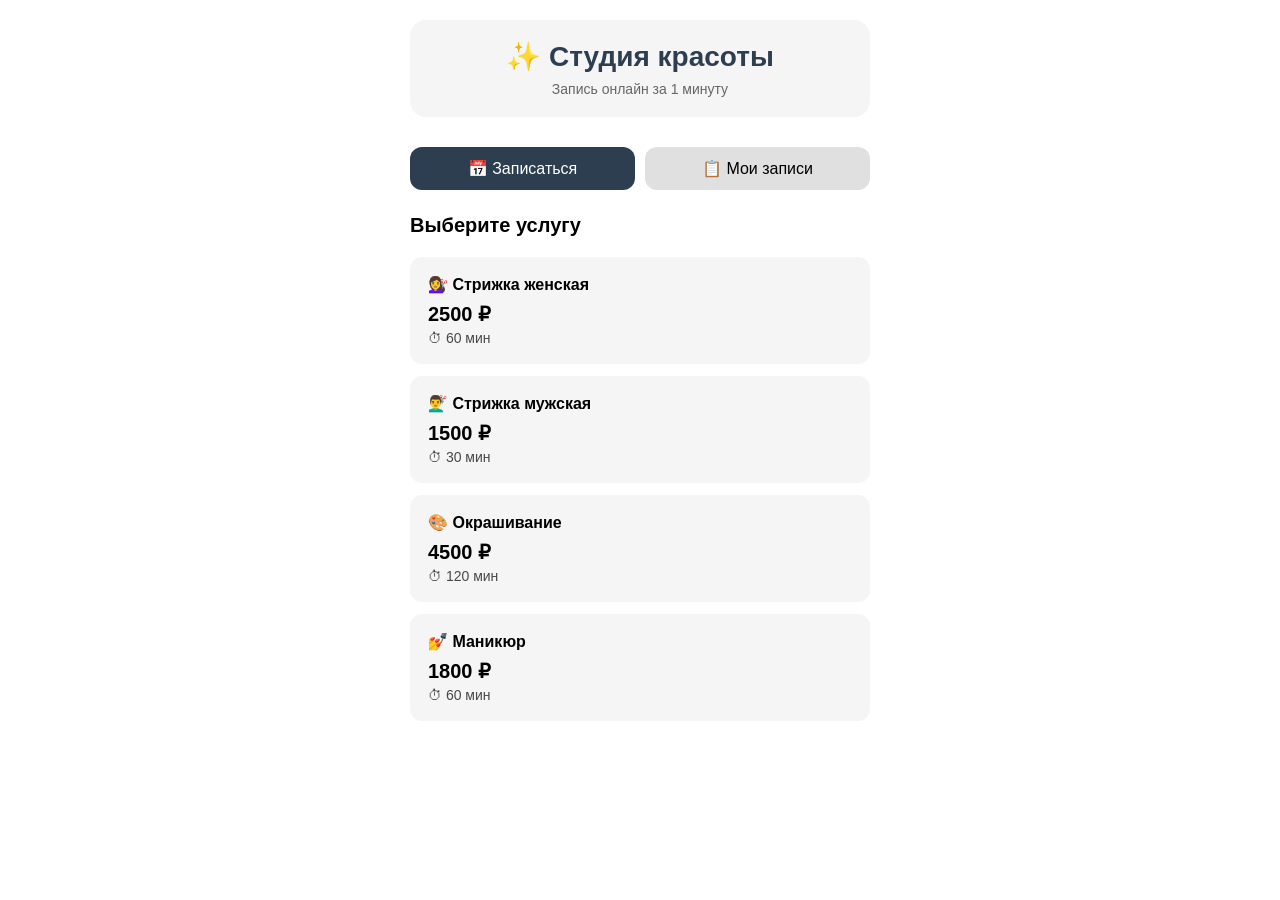
==== index.html @ dcc32ec4 "Initial commit" ====
<!DOCTYPE html>
<html lang="ru">
<head>
    <meta charset="UTF-8">
    <meta name="viewport" content="width=device-width, initial-scale=1.0, viewport-fit=cover">
    <title>Beauty Studio - Запись онлайн</title>
    <link rel="stylesheet" href="css/style.css">
    <script src="https://telegram.org/js/telegram-web-app.js"></script>
</head>
<body>
    <div class="app">
        <!-- Шапка -->
        <div class="header">
            <h1>✨ Студия красоты</h1>
            <p class="subtitle">Запись онлайн за 1 минуту</p>
        </div>

        <!-- Вкладки -->
        <div class="tabs">
            <button class="tab active" data-tab="booking">📅 Записаться</button>
            <button class="tab" data-tab="my">📋 Мои записи</button>
        </div>

        <!-- Страница записи -->
        <div id="booking-page" class="page active">
            <!-- Шаг 1: Услуги -->
            <div id="step-services" class="step">
                <h2>Выберите услугу</h2>
                <div id="services-list" class="services-grid"></div>
            </div>

            <!-- Шаг 2: Мастера -->
            <div id="step-masters" class="step hidden">
                <h2>Выберите мастера</h2>
                <button class="back-btn" data-step="services">← Назад</button>
                <div id="masters-list" class="masters-grid"></div>
            </div>

            <!-- Шаг 3: Дата и время -->
            <div id="step-datetime" class="step hidden">
                <h2>Выберите дату и время</h2>
                <button class="back-btn" data-step="masters">← Назад</button>
                <input type="date" id="date-picker" class="date-input">
                <div id="slots-container" class="slots-container hidden">
                    <h3>Свободное время</h3>
                    <div id="slots-list" class="slots-grid"></div>
                </div>
            </div>

            <!-- Шаг 4: Подтверждение -->
            <div id="step-confirm" class="step hidden">
                <h2>Подтверждение записи</h2>
                <button class="back-btn" data-step="datetime">← Назад</button>
                <div id="summary" class="summary"></div>
                <button id="confirm-btn" class="confirm-btn">✅ Подтвердить запись</button>
            </div>
        </div>

        <!-- Страница моих записей -->
        <div id="my-page" class="page">
            <h2>Мои записи</h2>
            <div id="my-bookings-list" class="bookings-list"></div>
        </div>
    </div>

    <!-- Сообщения -->
    <div id="message" class="message hidden"></div>

    <!-- Скрипты -->
    <script src="js/utils.js"></script>
    <script src="js/api.js"></script>
    <script src="js/app.js"></script>
</body>
</html>
---- css/style.css ----
/* Общие стили */
* {
    margin: 0;
    padding: 0;
    box-sizing: border-box;
}

body {
    font-family: -apple-system, BlinkMacSystemFont, 'Segoe UI', Roboto, Helvetica, Arial, sans-serif;
    background: var(--tg-theme-bg-color, #ffffff);
    color: var(--tg-theme-text-color, #000000);
    min-height: 100vh;
}

.app {
    max-width: 500px;
    margin: 0 auto;
    padding: 20px;
}

/* Шапка */
.header {
    text-align: center;
    margin-bottom: 30px;
    padding: 20px;
    background: var(--tg-theme-secondary-bg-color, #f5f5f5);
    border-radius: 16px;
}

.header h1 {
    font-size: 28px;
    margin-bottom: 8px;
    color: var(--tg-theme-button-color, #2c3e50);
}

.subtitle {
    color: var(--tg-theme-hint-color, #666);
    font-size: 14px;
}

/* Вкладки */
.tabs {
    display: flex;
    gap: 10px;
    margin-bottom: 24px;
}

.tab {
    flex: 1;
    padding: 12px;
    background: var(--tg-theme-secondary-bg-color, #e0e0e0);
    border: none;
    border-radius: 12px;
    cursor: pointer;
    font-size: 16px;
    font-weight: 500;
    transition: all 0.3s;
    color: var(--tg-theme-text-color, #000000);
}

.tab.active {
    background: var(--tg-theme-button-color, #2c3e50);
    color: var(--tg-theme-button-text-color, #ffffff);
}

/* Страницы */
.page {
    display: none;
    animation: fadeIn 0.3s ease;
}

.page.active {
    display: block;
}

@keyframes fadeIn {
    from {
        opacity: 0;
        transform: translateY(10px);
    }
    to {
        opacity: 1;
        transform: translateY(0);
    }
}

/* Шаги */
.step {
    animation: fadeIn 0.3s ease;
}

.step.hidden {
    display: none;
}

.step h2 {
    margin-bottom: 20px;
    font-size: 20px;
}

/* Карточки услуг и мастеров */
.services-grid,
.masters-grid {
    display: flex;
    flex-direction: column;
    gap: 12px;
}

.service-card,
.master-card {
    background: var(--tg-theme-secondary-bg-color, #f5f5f5);
    padding: 16px;
    border-radius: 12px;
    cursor: pointer;
    transition: all 0.2s;
    border: 2px solid transparent;
}

.service-card:hover,
.master-card:hover {
    transform: translateY(-2px);
    box-shadow: 0 4px 12px rgba(0, 0, 0, 0.1);
}

.service-card.selected,
.master-card.selected {
    border-color: var(--tg-theme-button-color, #2c3e50);
    background: var(--tg-theme-button-color, #2c3e50);
    color: white;
}

.service-price {
    font-size: 20px;
    font-weight: bold;
    margin-top: 8px;
}

.service-duration {
    font-size: 14px;
    opacity: 0.7;
    margin-top: 4px;
}

/* Кнопка назад */
.back-btn {
    width: 100%;
    padding: 12px;
    background: var(--tg-theme-secondary-bg-color, #e0e0e0);
    border: none;
    border-radius: 8px;
    cursor: pointer;
    font-size: 14px;
    margin-bottom: 20px;
    color: var(--tg-theme-text-color, #000000);
    transition: opacity 0.2s;
}

.back-btn:hover {
    opacity: 0.8;
}

/* Выбор даты */
.date-input {
    width: 100%;
    padding: 12px;
    border: 2px solid var(--tg-theme-button-color, #2c3e50);
    border-radius: 8px;
    font-size: 16px;
    margin-bottom: 20px;
    background: var(--tg-theme-bg-color, #ffffff);
    color: var(--tg-theme-text-color, #000000);
}

/* Слоты времени */
.slots-container {
    margin-top: 20px;
}

.slots-container h3 {
    margin-bottom: 12px;
    font-size: 16px;
}

.slots-grid {
    display: grid;
    grid-template-columns: repeat(4, 1fr);
    gap: 10px;
}

.slot {
    text-align: center;
    padding: 12px;
    background: var(--tg-theme-secondary-bg-color, #e0e0e0);
    border-radius: 8px;
    cursor: pointer;
    transition: all 0.2s;
    color: var(--tg-theme-text-color, #000000);
}

.slot:hover {
    transform: scale(1.05);
}

.slot.selected {
    background: var(--tg-theme-button-color, #2c3e50);
    color: white;
}

/* Подтверждение */
.summary {
    background: var(--tg-theme-secondary-bg-color, #f5f5f5);
    padding: 20px;
    border-radius: 12px;
    margin-bottom: 20px;
}

.summary-item {
    display: flex;
    justify-content: space-between;
    padding: 8px 0;
    border-bottom: 1px solid rgba(0, 0, 0, 0.1);
}

.summary-item.total {
    margin-top: 8px;
    padding-top: 12px;
    border-top: 2px solid var(--tg-theme-button-color, #2c3e50);
    font-weight: bold;
    font-size: 18px;
}

.label {
    font-weight: 500;
    opacity: 0.8;
}

.value {
    font-weight: 600;
}

.confirm-btn {
    width: 100%;
    padding: 14px;
    background: var(--tg-theme-button-color, #2c3e50);
    color: white;
    border: none;
    border-radius: 8px;
    font-size: 16px;
    font-weight: 600;
    cursor: pointer;
    transition: opacity 0.2s;
}

.confirm-btn:disabled {
    opacity: 0.6;
    cursor: not-allowed;
}

.confirm-btn:hover:not(:disabled) {
    opacity: 0.9;
}

/* Мои записи */
.bookings-list {
    display: flex;
    flex-direction: column;
    gap: 12px;
}

.booking-card {
    background: var(--tg-theme-secondary-bg-color, #f5f5f5);
    padding: 16px;
    border-radius: 12px;
    border-left: 4px solid var(--tg-theme-button-color, #2c3e50);
}

.booking-header {
    display: flex;
    justify-content: space-between;
    align-items: center;
    margin-bottom: 12px;
}

.booking-header h3 {
    font-size: 18px;
}

.status-badge {
    padding: 4px 8px;
    border-radius: 6px;
    font-size: 12px;
    font-weight: 500;
}

.status-badge.active {
    background: #4caf50;
    color: white;
}

.booking-details p {
    margin: 6px 0;
    font-size: 14px;
}

.cancel-btn {
    width: 100%;
    padding: 10px;
    background: #ff4444;
    color: white;
    border: none;
    border-radius: 6px;
    cursor: pointer;
    font-size: 14px;
    margin-top: 12px;
    transition: opacity 0.2s;
}

.cancel-btn:hover {
    opacity: 0.9;
}

/* Сообщения */
.message {
    position: fixed;
    bottom: 20px;
    left: 20px;
    right: 20px;
    padding: 14px;
    border-radius: 12px;
    text-align: center;
    z-index: 1000;
    animation: slideUp 0.3s ease;
}

.message.success {
    background: #4caf50;
    color: white;
}

.message.error {
    background: #ff4444;
    color: white;
}

.message.hidden {
    display: none;
}

@keyframes slideUp {
    from {
        transform: translateY(100px);
        opacity: 0;
    }
    to {
        transform: translateY(0);
        opacity: 1;
    }
}

/* Загрузка */
.loading {
    text-align: center;
    padding: 40px;
    color: var(--tg-theme-hint-color, #999);
}

.empty-state {
    text-align: center;
    padding: 40px;
    color: var(--tg-theme-hint-color, #999);
}

.empty-state p {
    margin: 10px 0;
}

.hint {
    font-size: 14px;
    opacity: 0.7;
}

/* Адаптивность */
@media (max-width: 480px) {
    .app {
        padding: 12px;
    }
    
    .slots-grid {
        grid-template-columns: repeat(3, 1fr);
    }
}

@media (max-width: 360px) {
    .slots-grid {
        grid-template-columns: repeat(2, 1fr);
    }
}
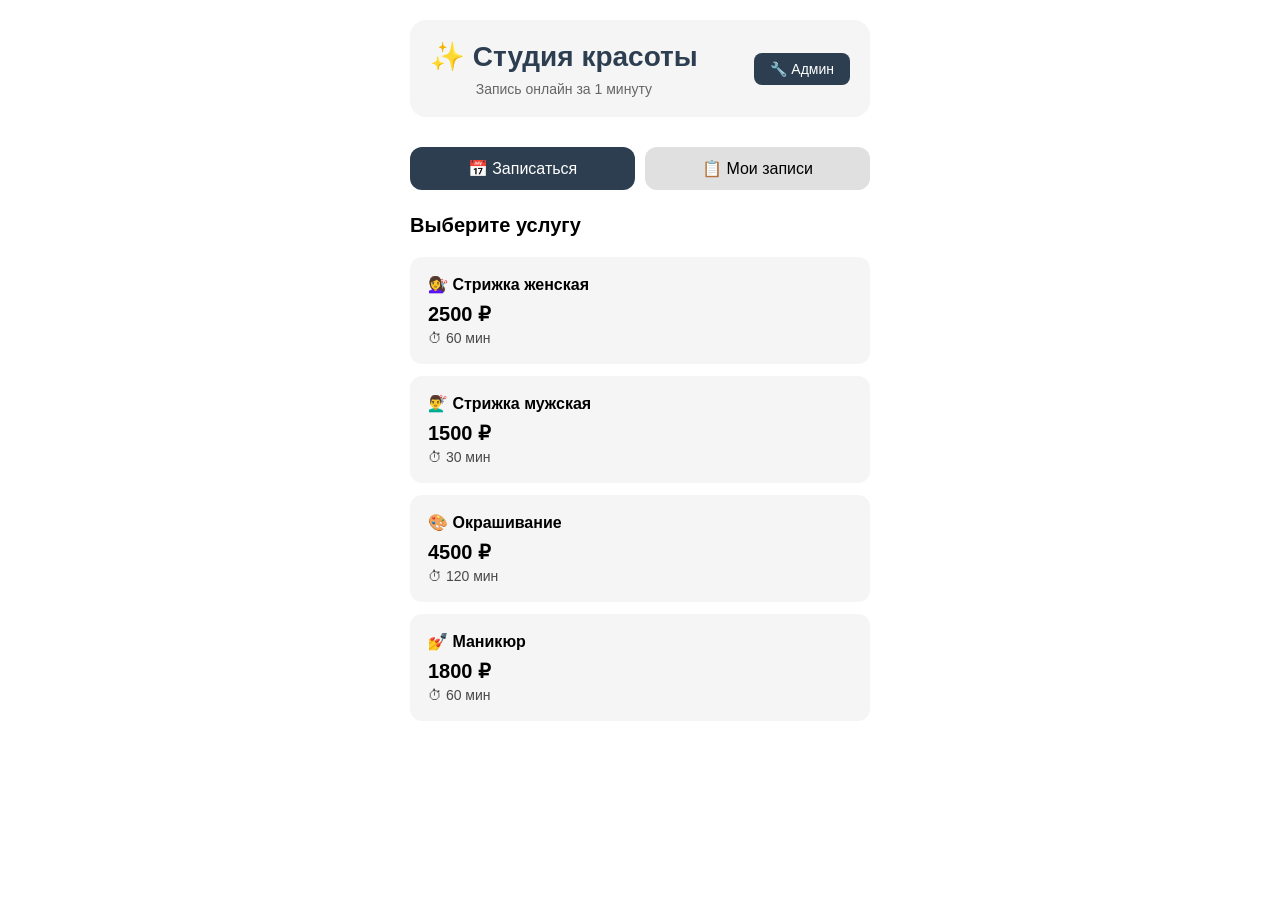
==== commit 08343d6d: "вв" ====
--- a/index.html
+++ b/index.html
@@ -10,9 +10,23 @@
 <body>
     <div class="app">
         <!-- Шапка -->
-        <div class="header">
-            <h1>✨ Студия красоты</h1>
-            <p class="subtitle">Запись онлайн за 1 минуту</p>
+                <div class="header">
+            <div style="display: flex; justify-content: space-between; align-items: center;">
+                <div>
+                    <h1>✨ Студия красоты</h1>
+                    <p class="subtitle">Запись онлайн за 1 минуту</p>
+                </div>
+                <a href="admin.html" class="admin-link" style="
+                    background: #2c3e50;
+                    color: white;
+                    padding: 8px 16px;
+                    border-radius: 8px;
+                    text-decoration: none;
+                    font-size: 14px;
+                ">
+                    🔧 Админ
+                </a>
+            </div>
         </div>
 
         <!-- Вкладки -->
--- a/css/style.css
+++ b/css/style.css
@@ -394,4 +394,39 @@
     .slots-grid {
         grid-template-columns: repeat(2, 1fr);
     }
+}
+
+/* Дополнительные стили */
+.master-specialty {
+    font-size: 14px;
+    opacity: 0.8;
+    margin-top: 4px;
+}
+
+.master-services {
+    font-size: 12px;
+    opacity: 0.7;
+    margin-top: 8px;
+    color: var(--tg-theme-hint-color, #666);
+}
+
+.service-description {
+    font-size: 12px;
+    opacity: 0.7;
+    margin-top: 4px;
+}
+
+.empty-state {
+    text-align: center;
+    padding: 40px;
+    color: var(--tg-theme-hint-color, #999);
+}
+
+.empty-state p {
+    margin: 10px 0;
+}
+
+.hint {
+    font-size: 14px;
+    opacity: 0.7;
 }
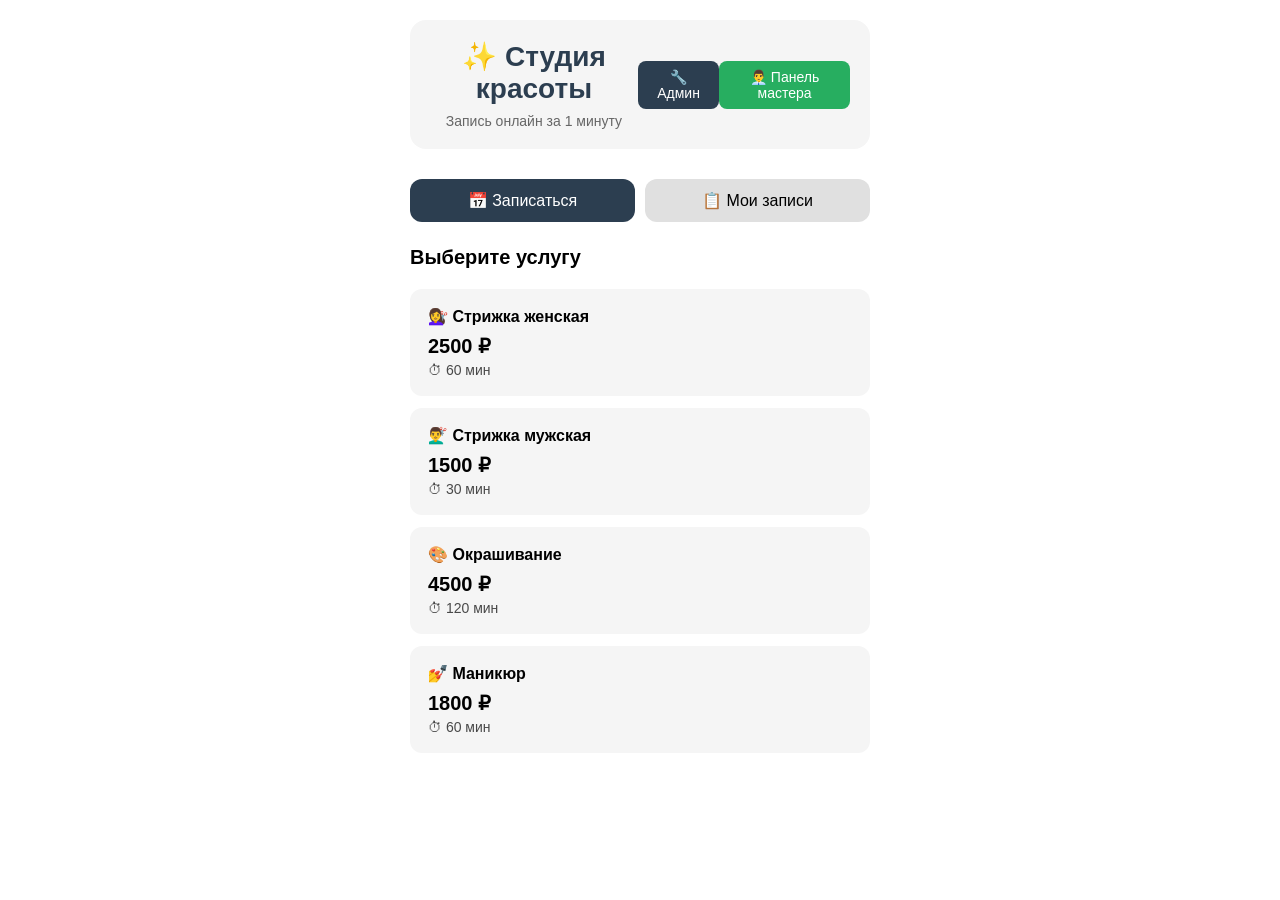
==== commit 90853e9a: "а" ====
--- a/index.html
+++ b/index.html
@@ -26,6 +26,14 @@
                 ">
                     🔧 Админ
                 </a>
+                            <a href="master.html" class="master-link" style="
+                background: #27ae60;
+                color: white;
+                padding: 8px 16px;
+                border-radius: 8px;
+                text-decoration: none;
+                font-size: 14px;
+            ">👨‍💼 Панель мастера</a>
             </div>
         </div>
 
